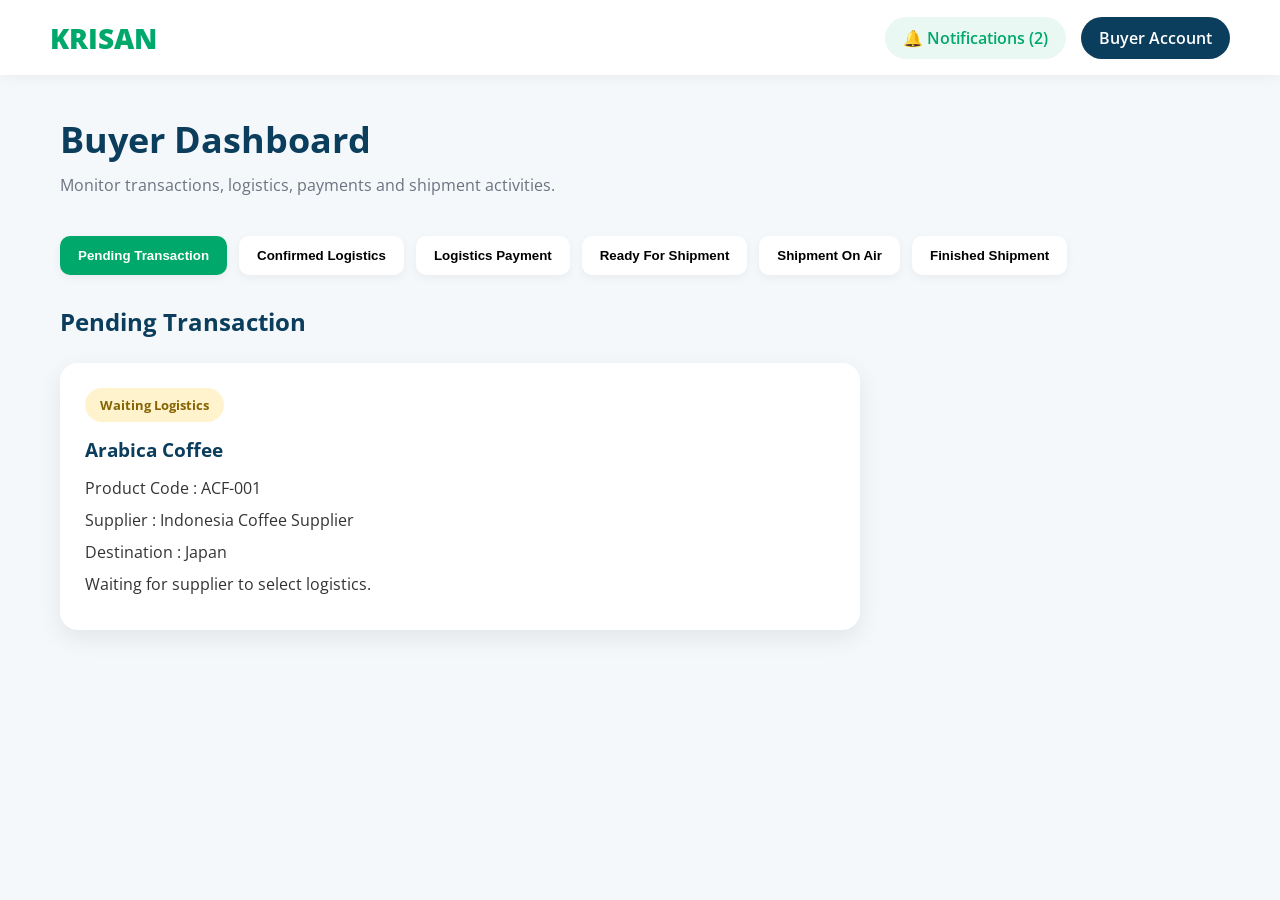
==== buyer-dashboard/index.html @ 483bee22 "new" ====
<!DOCTYPE html>
<html lang="en">

<head>

    <meta charset="UTF-8">

    <meta name="viewport"
        content="width=device-width, initial-scale=1.0">

    <title>
        Buyer Dashboard | KRISAN
    </title>

    <link href="https://fonts.googleapis.com/css2?family=Open+Sans:wght@300;400;500;600;700;800&display=swap"
        rel="stylesheet">

    <link rel="stylesheet" href="style.css">

</head>

<body>

    <!-- ================= NAVBAR ================= -->

    <nav class="navbar">

        <div class="logo">
            KRISAN
        </div>

        <div class="nav-right">

            <div class="notification">
                🔔 Notifications
            </div>

            <div class="profile">
                Buyer Account
            </div>

        </div>

    </nav>

    <!-- ================= HEADER ================= -->

    <section class="dashboard-header">

        <h1>
            Buyer Dashboard
        </h1>

        <p>
            Monitor transactions, logistics,
            payments and shipment activities.
        </p>

    </section>

    <!-- ================= MENU ================= -->

    <section class="dashboard-menu">

        <button class="menu-btn active"
            data-target="pending">

            Pending Transaction

        </button>

        <button class="menu-btn"
            data-target="confirmed">

            Confirmed Logistics

        </button>

        <button class="menu-btn"
            data-target="payment">

            Logistics Payment

        </button>

        <button class="menu-btn"
            data-target="ready">

            Ready For Shipment

        </button>

        <button class="menu-btn"
            data-target="onair">

            Shipment On Air

        </button>

        <button class="menu-btn"
            data-target="finished">

            Finished Shipment

        </button>

    </section>

    <!-- ====================================== -->
    <!-- PENDING TRANSACTION -->
    <!-- ====================================== -->

    <section id="pending"
        class="dashboard-section active-section">

        <h2>
            Pending Transaction
        </h2>

        <div class="goods-card">

            <span class="status waiting">

                Waiting Logistics

            </span>

            <h3>
                Arabica Coffee
            </h3>

            <p>
                Product Code :
                ACF-001
            </p>

            <p>
                Supplier :
                Indonesia Coffee Supplier
            </p>

            <p>
                Destination :
                Japan
            </p>

            <p>
                Waiting for supplier to select logistics.
            </p>

        </div>

    </section>

    <!-- ====================================== -->
    <!-- CONFIRMED LOGISTICS -->
    <!-- ====================================== -->

    <section id="confirmed"
        class="dashboard-section">

        <h2>
            Confirmed Logistics
        </h2>

        <div class="info-card">

            <h3>
                Arabica Coffee
            </h3>

            <p>
                Product Code :
                ACF-001
            </p>

            <p>
                Supplier :
                Indonesia Coffee Supplier
            </p>

            <hr>

            <h4>
                Logistics Information
            </h4>

            <p>
                Logistics :
                Ship A
            </p>

            <p>
                Bank :
                BCA 123456789
            </p>

            <p>
                Departure :
                15 June 2026
            </p>

            <p>
                ETA :
                25 June 2026
            </p>

        </div>

    </section>

    <!-- ====================================== -->
    <!-- PAYMENT -->
    <!-- ====================================== -->

    <section id="payment"
        class="dashboard-section">

        <h2>
            Logistics Payment
        </h2>

        <div class="payment-card">

            <p>

                <strong>
                    Payment Responsibility :
                </strong>

                Buyer Pays Logistics

            </p>

            <label>

                Payment Method

            </label>

            <select>

                <option>
                    Advance Payment
                </option>

                <option>
                    Letter Of Credit
                </option>

            </select>

            <label>

                Upload Payment Proof

            </label>

            <input type="file">

            <div class="warning">

                Please upload before departure date.

            </div>

            <button class="submit-btn">

                Submit Payment

            </button>

        </div>

    </section>

    <!-- ====================================== -->
    <!-- READY -->
    <!-- ====================================== -->

    <section id="ready"
        class="dashboard-section">

        <h2>
            Ready For Shipment
        </h2>

        <div class="info-card">

            <span class="status confirmed">

                Ready For Shipment

            </span>

            <h3>
                Arabica Coffee
            </h3>

            <p>
                Logistics :
                Ship A
            </p>

            <p>
                Payment verified.
            </p>

            <p>
                Waiting departure schedule
                or full capacity.
            </p>

        </div>

    </section>

    <!-- ====================================== -->
    <!-- ON AIR -->
    <!-- ====================================== -->

    <section id="onair"
        class="dashboard-section">

        <h2>
            Shipment On Air
        </h2>

        <div class="info-card">

            <span class="status confirmed">

                In Transit

            </span>

            <h3>
                Arabica Coffee
            </h3>

            <p>
                Logistics :
                Ship A
            </p>

            <p>
                ETA :
                25 June 2026
            </p>

            <button class="track-btn">

                Track Shipment

            </button>

        </div>

    </section>

    <!-- ====================================== -->
    <!-- FINISHED -->
    <!-- ====================================== -->

    <section id="finished"
        class="dashboard-section">

        <h2>
            Finished Shipment
        </h2>

        <div class="info-card">

            <span class="status delivered">

                Delivered

            </span>

            <h3>
                Arabica Coffee
            </h3>

            <p>
                Delivered Date :
                25 June 2026
            </p>

        </div>

    </section>

    <!-- ====================================== -->
    <!-- TRACKING MODAL -->
    <!-- ====================================== -->

    <div id="trackingModal" class="modal">

    <div class="modal-content">

        <span class="close-track">&times;</span>

        <h2>Shipment Tracking</h2>

        <!-- MAP AREA (GOOGLE MAPS) -->
        <div class="map-placeholder">

            <iframe
                src="https://www.google.com/maps/embed?pb=!1m18!1m12!1m3!1d253840.4913203938!2d106.689431!3d-6.2293867!2m3!1f0!2f0!3f0!3m2!1i1024!2i768!4f13.1!3m3!1m2!1s0x2e69f3e0c1a7f6d7%3A0x401576d14fed400!2sJakarta!5e0!3m2!1sen!2sid!4v0000000000000"
                width="100%"
                height="300"
                style="border:0; border-radius:12px;"
                allowfullscreen=""
                loading="lazy"
                referrerpolicy="no-referrer-when-downgrade">
            </iframe>

        </div>

        <!-- TIMELINE -->
        <div class="tracking-timeline">

            <div>📍 Jakarta Port</div>
            <div>🚢 Singapore Waters</div>
            <div>📍 Singapore Port</div>
            <div>📍 Buyer Warehouse</div>

        </div>

    </div>

</div>
    <script src="app.js"></script>

</body>

</html>
---- buyer-dashboard/style.css ----
/* ===================================
   GLOBAL
=================================== */

:root{
    --primary:#00A86B;
    --primary-dark:#008c59;
    --secondary:#0B3D5C;
    --light:#F5F8FA;
    --white:#FFFFFF;
    --text:#333333;
    --gray:#6B7280;

    --shadow:
    0 8px 25px rgba(0,0,0,0.08);
}

*{
    margin:0;
    padding:0;
    box-sizing:border-box;
}

body{
    font-family:'Open Sans',sans-serif;
    background:var(--light);
    color:var(--text);
}

/* ===================================
   NAVBAR
=================================== */

.navbar{

    height:75px;

    background:var(--white);

    display:flex;

    justify-content:space-between;

    align-items:center;

    padding:0 50px;

    box-shadow:
    0 2px 15px rgba(0,0,0,0.05);

    position:sticky;

    top:0;

    z-index:999;
}

.logo{

    font-size:28px;

    font-weight:800;

    color:var(--primary);
}

.nav-right{

    display:flex;

    gap:15px;

    align-items:center;
}

.notification{

    background:#EAF8F3;

    color:var(--primary);

    padding:10px 18px;

    border-radius:30px;

    font-weight:600;
}

.profile{

    background:var(--secondary);

    color:white;

    padding:10px 18px;

    border-radius:30px;

    font-weight:600;
}

/* ===================================
   HEADER
=================================== */

.dashboard-header{

    padding:40px 60px;
}

.dashboard-header h1{

    color:var(--secondary);

    margin-bottom:10px;

    font-size:36px;
}

.dashboard-header p{

    color:var(--gray);
}

/* ===================================
   MENU
=================================== */

.dashboard-menu{

    padding:0 60px 30px;

    display:flex;

    flex-wrap:wrap;

    gap:12px;
}

.menu-btn{

    border:none;

    background:white;

    padding:12px 18px;

    border-radius:10px;

    cursor:pointer;

    font-weight:600;

    transition:.3s;

    box-shadow:
    0 3px 10px rgba(0,0,0,0.05);
}

.menu-btn:hover{

    background:var(--primary);

    color:white;
}

.menu-btn.active{

    background:var(--primary);

    color:white;
}

/* ===================================
   SECTION
=================================== */

.dashboard-section{

    display:none;

    padding:0 60px 50px;
}

.active-section{

    display:block;
}

.dashboard-section h2{

    margin-bottom:25px;

    color:var(--secondary);
}

/* ===================================
   CARD
=================================== */

.goods-card,
.info-card,
.payment-card{

    background:white;

    padding:25px;

    border-radius:18px;

    box-shadow:var(--shadow);

    max-width:800px;
}

.goods-card h3,
.info-card h3{

    color:var(--secondary);

    margin:15px 0;
}

.goods-card p,
.info-card p{

    margin-bottom:10px;
}

/* ===================================
   STATUS
=================================== */

.status{

    display:inline-block;

    padding:8px 15px;

    border-radius:25px;

    font-size:13px;

    font-weight:700;
}

.waiting{

    background:#FFF3CD;

    color:#856404;
}

.confirmed{

    background:#D4EDDA;

    color:#155724;
}

.delivered{

    background:#D1ECF1;

    color:#0C5460;
}

/* ===================================
   PAYMENT
=================================== */

.payment-card label{

    display:block;

    margin-top:20px;

    margin-bottom:8px;

    font-weight:600;
}

.payment-card select,
.payment-card input{

    width:100%;

    padding:12px;

    border:1px solid #ddd;

    border-radius:10px;
}

.warning{

    margin-top:20px;

    padding:15px;

    background:#FFF8E1;

    color:#8A6D00;

    border-radius:10px;
}

/* ===================================
   BUTTON
=================================== */

.submit-btn,
.track-btn{

    margin-top:20px;

    border:none;

    width:100%;

    background:var(--primary);

    color:white;

    padding:14px;

    border-radius:10px;

    cursor:pointer;

    font-weight:700;

    transition:.3s;
}

.submit-btn:hover,
.track-btn:hover{

    background:var(--primary-dark);
}

/* ===================================
   MODAL
=================================== */

.modal{

    display:none;

    position:fixed;

    top:0;
    left:0;

    width:100%;
    height:100%;

    background:rgba(0,0,0,.5);

    z-index:999;
}

.modal-content{

    width:90%;

    max-width:1000px;

    background:white;

    margin:50px auto;

    padding:30px;

    border-radius:20px;

    position:relative;
}

.close-track{

    position:absolute;

    right:25px;

    top:15px;

    font-size:32px;

    cursor:pointer;
}

/* ===================================
   TRACKING MAP
=================================== */

.map-placeholder{

    height:300px;

    background:#E5E7EB;

    border-radius:15px;

    display:flex;

    justify-content:center;

    align-items:center;

    color:#6B7280;

    margin-bottom:25px;
}

.tracking-timeline{

    display:flex;

    flex-direction:column;

    gap:15px;
}

.tracking-timeline div{

    background:#F8FAFC;

    padding:15px;

    border-left:5px solid var(--primary);

    border-radius:10px;
}

/* ===================================
   HR
=================================== */

hr{

    margin:20px 0;

    border:none;

    border-top:1px solid #E5E7EB;
}

/* ===================================
   RESPONSIVE
=================================== */

@media(max-width:992px){

    .dashboard-header,
    .dashboard-menu,
    .dashboard-section{

        padding-left:25px;
        padding-right:25px;
    }

    .navbar{

        padding:0 20px;
    }

}

@media(max-width:768px){

    .navbar{

        flex-direction:column;

        height:auto;

        padding:20px;
    }

    .nav-right{

        margin-top:15px;
    }

    .dashboard-menu{

        flex-direction:column;
    }

    .menu-btn{

        width:100%;
    }

    .dashboard-header h1{

        font-size:28px;
    }

}
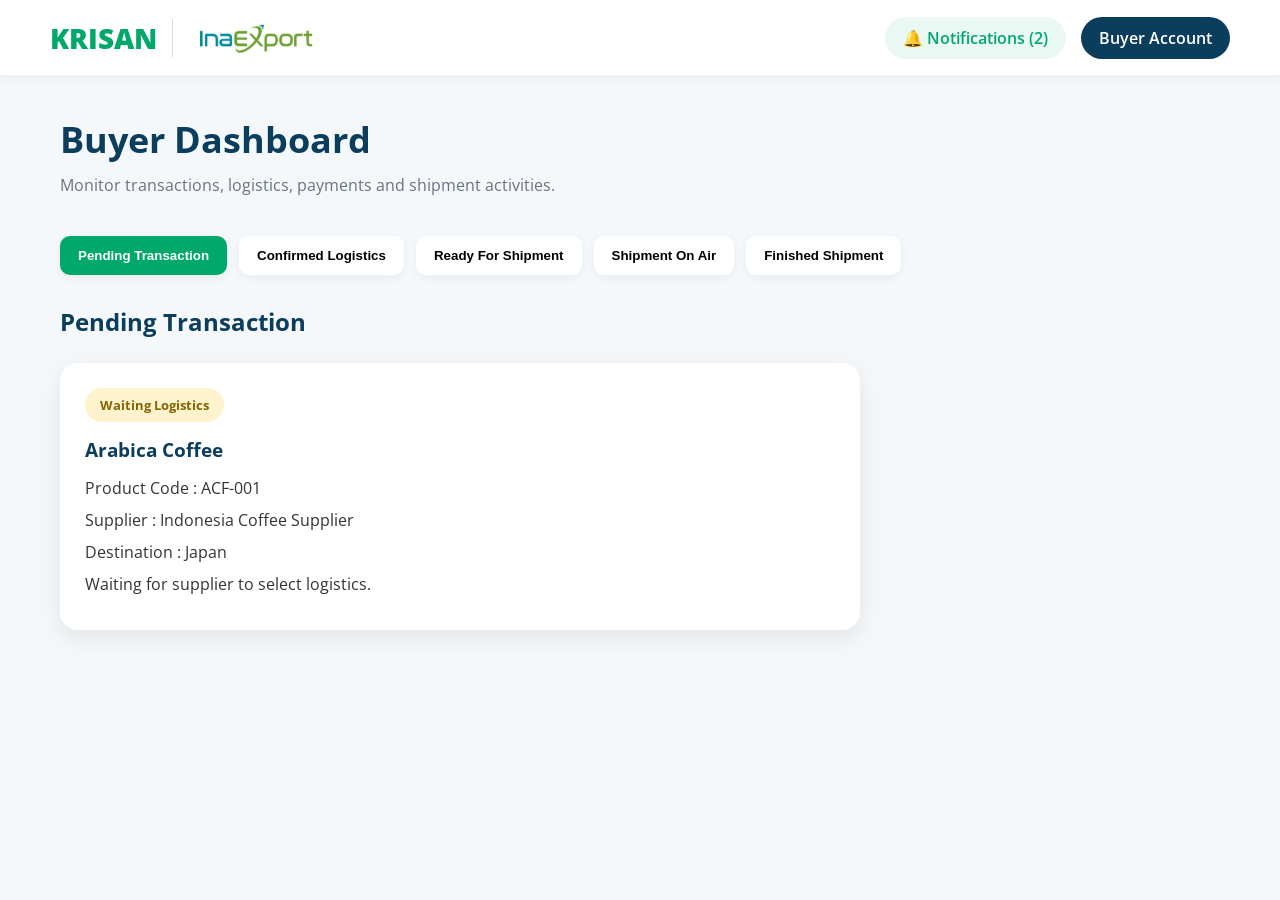
==== commit d2d59a6d: "Add files via upload" ====
--- a/buyer-dashboard/index.html
+++ b/buyer-dashboard/index.html
@@ -25,23 +25,29 @@
 
     <nav class="navbar">
 
+    <div class="nav-brand">
         <div class="logo">
             KRISAN
         </div>
 
-        <div class="nav-right">
-
-            <div class="notification">
-                🔔 Notifications
-            </div>
-
-            <div class="profile">
-                Buyer Account
-            </div>
-
-        </div>
-
-    </nav>
+        <div class="partner-logo">
+            <img src="../assets/images/inaexport.png"
+                 alt="InaExport"
+                 class="inaexport-logo">
+        </div>
+    </div>
+
+    <div class="nav-right">
+        <div class="notification">
+            🔔 Notifications
+        </div>
+
+        <div class="profile">
+            Buyer Account
+        </div>
+    </div>
+
+</nav>
 
     <!-- ================= HEADER ================= -->
 
@@ -77,13 +83,6 @@
         </button>
 
         <button class="menu-btn"
-            data-target="payment">
-
-            Logistics Payment
-
-        </button>
-
-        <button class="menu-btn"
             data-target="ready">
 
             Ready For Shipment
@@ -156,123 +155,74 @@
     <!-- CONFIRMED LOGISTICS -->
     <!-- ====================================== -->
 
-    <section id="confirmed"
-        class="dashboard-section">
-
-        <h2>
-            Confirmed Logistics
-        </h2>
-
-        <div class="info-card">
-
-            <h3>
-                Arabica Coffee
-            </h3>
-
-            <p>
-                Product Code :
-                ACF-001
-            </p>
-
-            <p>
-                Supplier :
-                Indonesia Coffee Supplier
-            </p>
-
-            <hr>
-
-            <h4>
-                Logistics Information
-            </h4>
-
-            <p>
-                Logistics :
-                Ship A
-            </p>
-
-            <p>
-                Bank :
-                BCA 123456789
-            </p>
-
-            <p>
-                Departure :
-                15 June 2026
-            </p>
-
-            <p>
-                ETA :
-                25 June 2026
-            </p>
-
-        </div>
-
-    </section>
-
-    <!-- ====================================== -->
-    <!-- PAYMENT -->
-    <!-- ====================================== -->
-
-    <section id="payment"
-        class="dashboard-section">
-
-        <h2>
-            Logistics Payment
-        </h2>
-
-        <div class="payment-card">
-
-            <p>
-
-                <strong>
-                    Payment Responsibility :
-                </strong>
-
-                Buyer Pays Logistics
-
-            </p>
-
-            <label>
-
-                Payment Method
-
-            </label>
-
-            <select>
-
-                <option>
-                    Advance Payment
-                </option>
-
-                <option>
-                    Letter Of Credit
-                </option>
-
-            </select>
-
-            <label>
-
-                Upload Payment Proof
-
-            </label>
-
-            <input type="file">
-
-            <div class="warning">
-
-                Please upload before departure date.
+    <section id="confirmed" class="dashboard-section">
+
+    <div class="double-section">
+
+        <div class="confirmed-card">
+
+            <h2>Confirmed Logistics</h2>
+
+            <div class="info-card">
+
+                <h3>Arabica Coffee</h3>
+
+                <p>Product Code : ACF-001</p>
+
+                <p>Buyer : Tokyo Trading Ltd.</p>
+
+                <hr>
+
+                <h4>Logistics Information</h4>
+
+                <p>Logistics : Ship A</p>
+
+                <p>Departure Date : 15 June 2026</p>
+
+                <p>ETA Arrival : 25 June 2026</p>
 
             </div>
 
-            <button class="submit-btn">
-
-                Submit Payment
-
-            </button>
-
-        </div>
-
-    </section>
+        </div>
+
+        <div class="payment-card-wrapper">
+
+            <h2>Logistics Payment</h2>
+
+            <div class="payment-card">
+
+                <p>
+                    <strong>Payment Responsibility:</strong>
+                    Supplier Pays Logistics
+                </p>
+
+                <label>Payment Method</label>
+
+                <select>
+                    <option>Advance Payment</option>
+                    <option>Letter Of Credit</option>
+                </select>
+
+                <label>Upload Payment Proof</label>
+
+                <input type="file">
+
+                <div class="warning">
+                    Please upload payment proof
+                    before departure date.
+                </div>
+
+                <button class="submit-btn">
+                    Submit Payment
+                </button>
+
+            </div>
+
+        </div>
+
+    </div>
+
+</section>
 
     <!-- ====================================== -->
     <!-- READY -->
@@ -422,8 +372,8 @@
 
             <div>📍 Jakarta Port</div>
             <div>🚢 Singapore Waters</div>
-            <div>📍 Singapore Port</div>
-            <div>📍 Buyer Warehouse</div>
+            <div>🎯 Singapore Port</div>
+            <div>🏡 Buyer Warehouse</div>
 
         </div>
 
--- a/buyer-dashboard/style.css
+++ b/buyer-dashboard/style.css
@@ -64,6 +64,25 @@
     color:var(--primary);
 }
 
+.nav-brand {
+    display: flex;
+    align-items: center;
+    gap: 15px; /* Mengatur jarak horizontal antara KRISAN dan logo InaExport */
+}
+
+.partner-logo {
+    display: flex;
+    align-items: center;
+}
+
+.inaexport-logo {
+    height: 38px;
+    width: auto;
+    display: block;
+    padding-left: 15px;
+    border-left: 1px solid #ddd; /* Garis pembatas vertikal tipis */
+}
+
 .nav-right{
 
     display:flex;
@@ -498,4 +517,25 @@
         font-size:28px;
     }
 
-}+}
+
+
+.double-section {
+    display: flex;
+    gap: 20px;
+    flex-wrap: wrap;
+}
+
+.confirmed-card,
+.payment-card-wrapper{
+    flex:1;
+}
+
+#confirmed{
+    display:none;
+}
+
+#confirmed.active-section{
+    display:block;
+}
+
